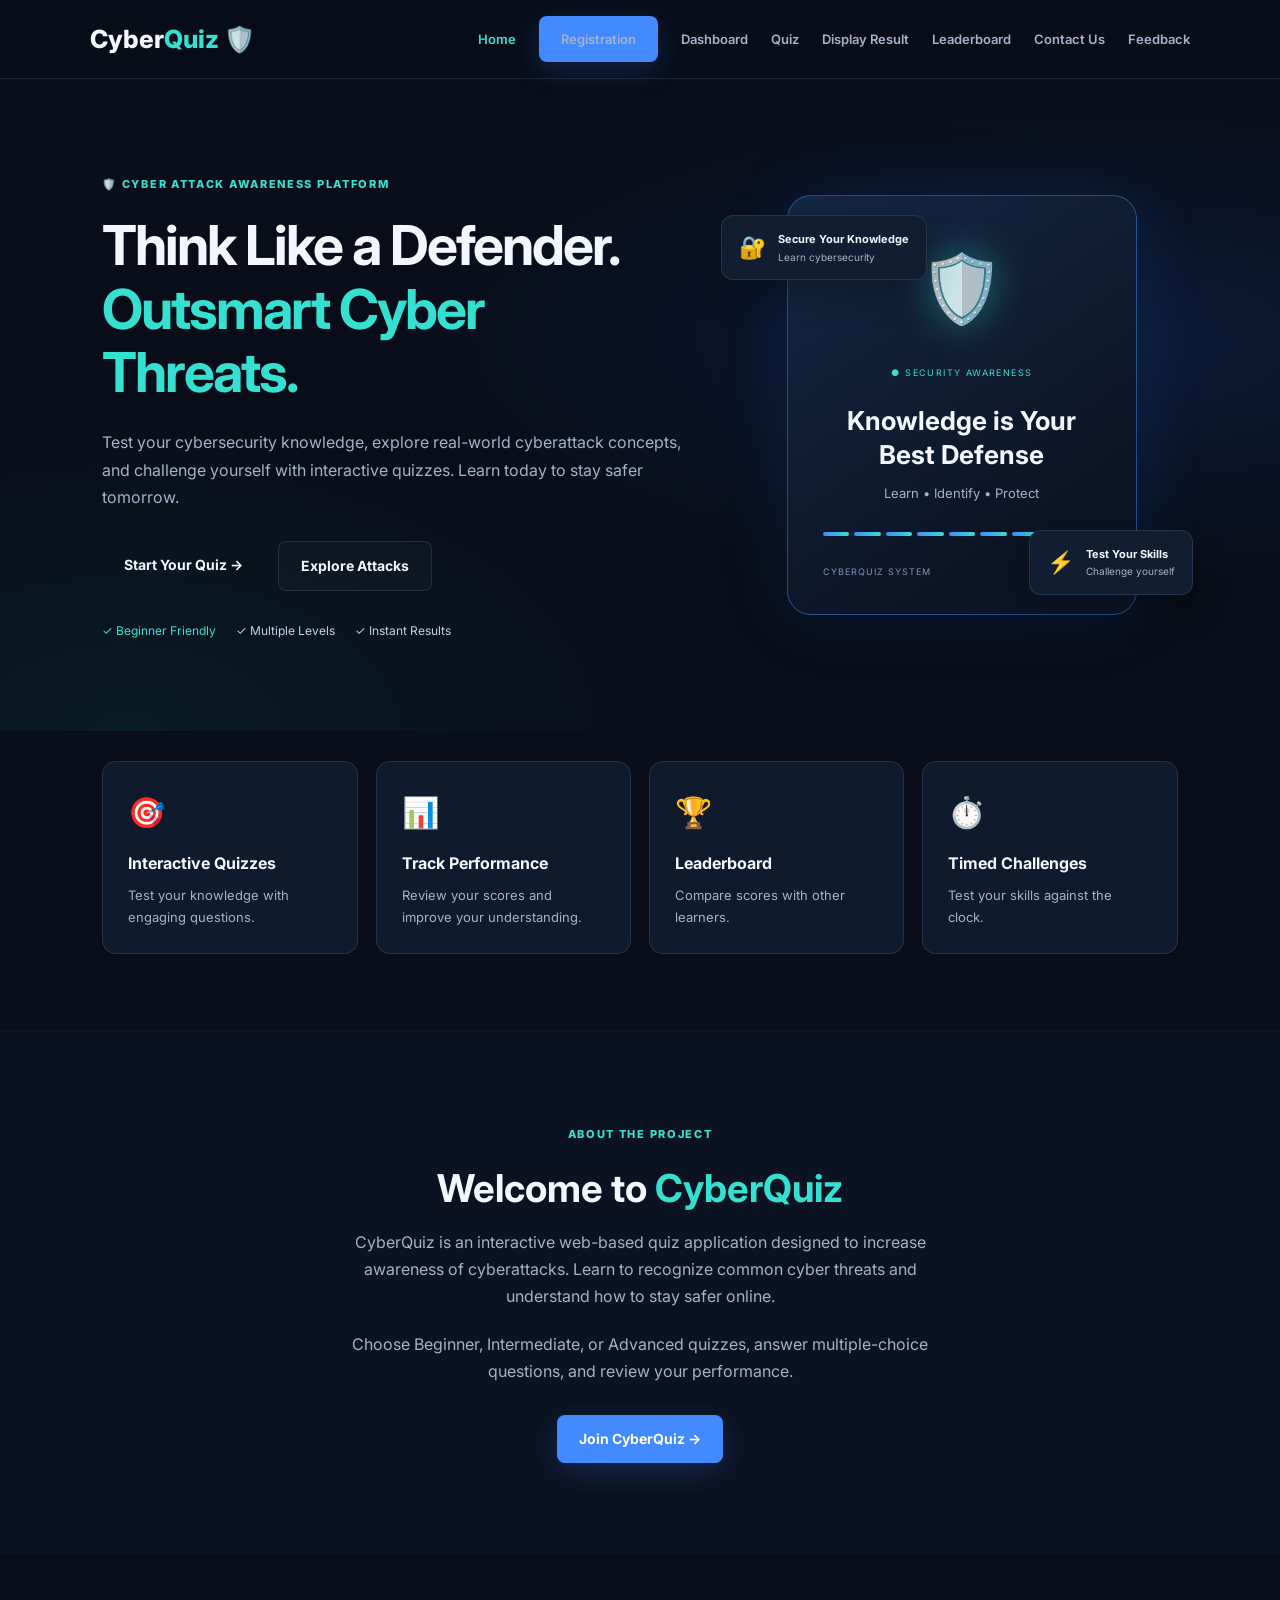
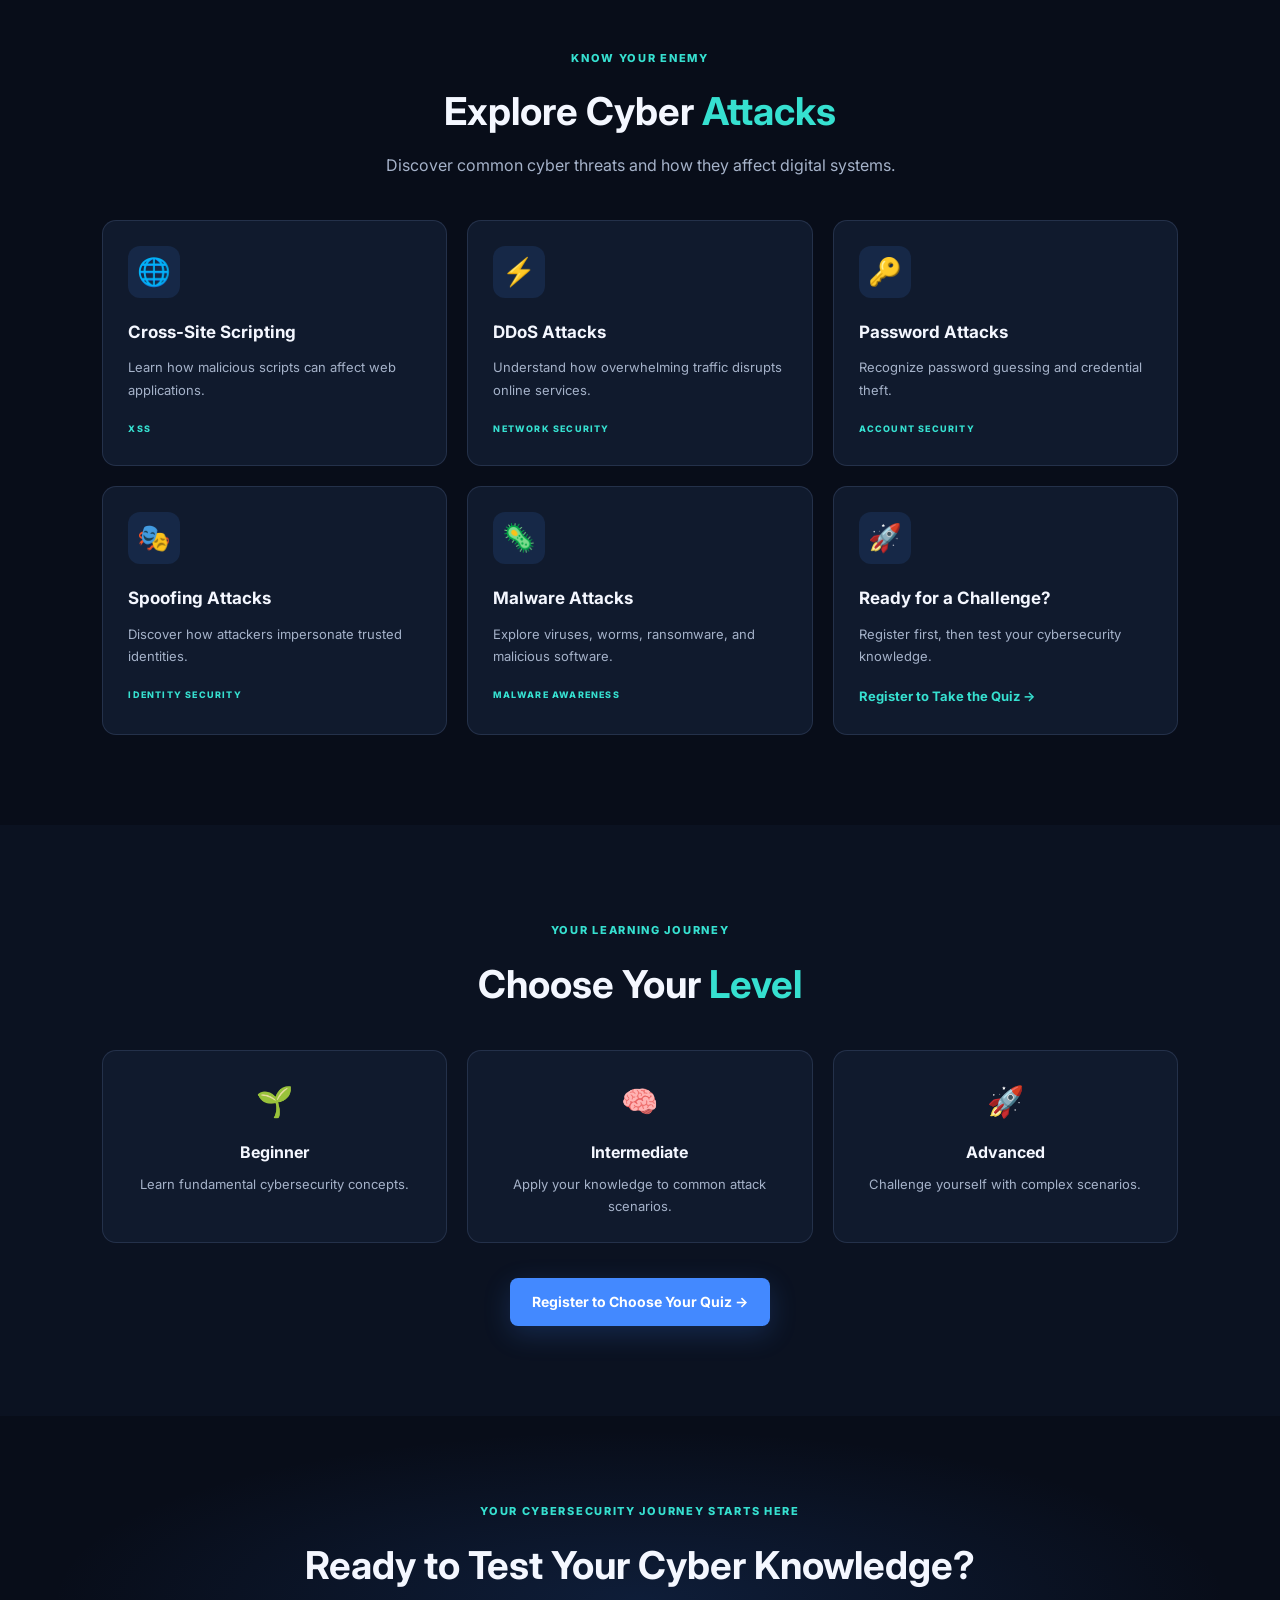
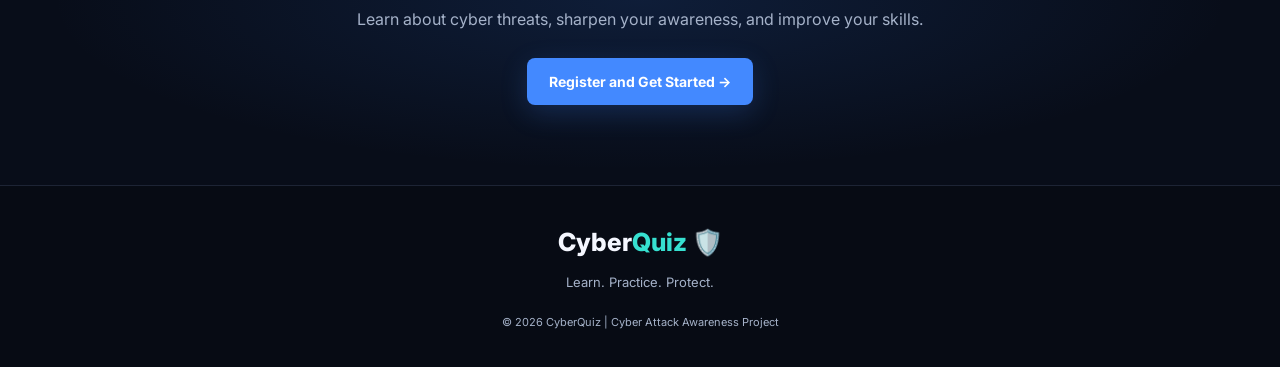
==== index.html @ 0495fba2 "Cyber Quiz is an interactive online quiz application" ====
<!DOCTYPE html>
<html>
<head>
    <meta charset="UTF-8">
    <title>CyberQuiz</title>
    <meta http-equiv="refresh"
          content="0; url=Home%20page/home.html">
</head>
<body>
    <h1>Welcome to CyberQuiz!</h1>
    <a href="Home%20page/home.html">Open CyberQuiz</a>
</body>
</html>
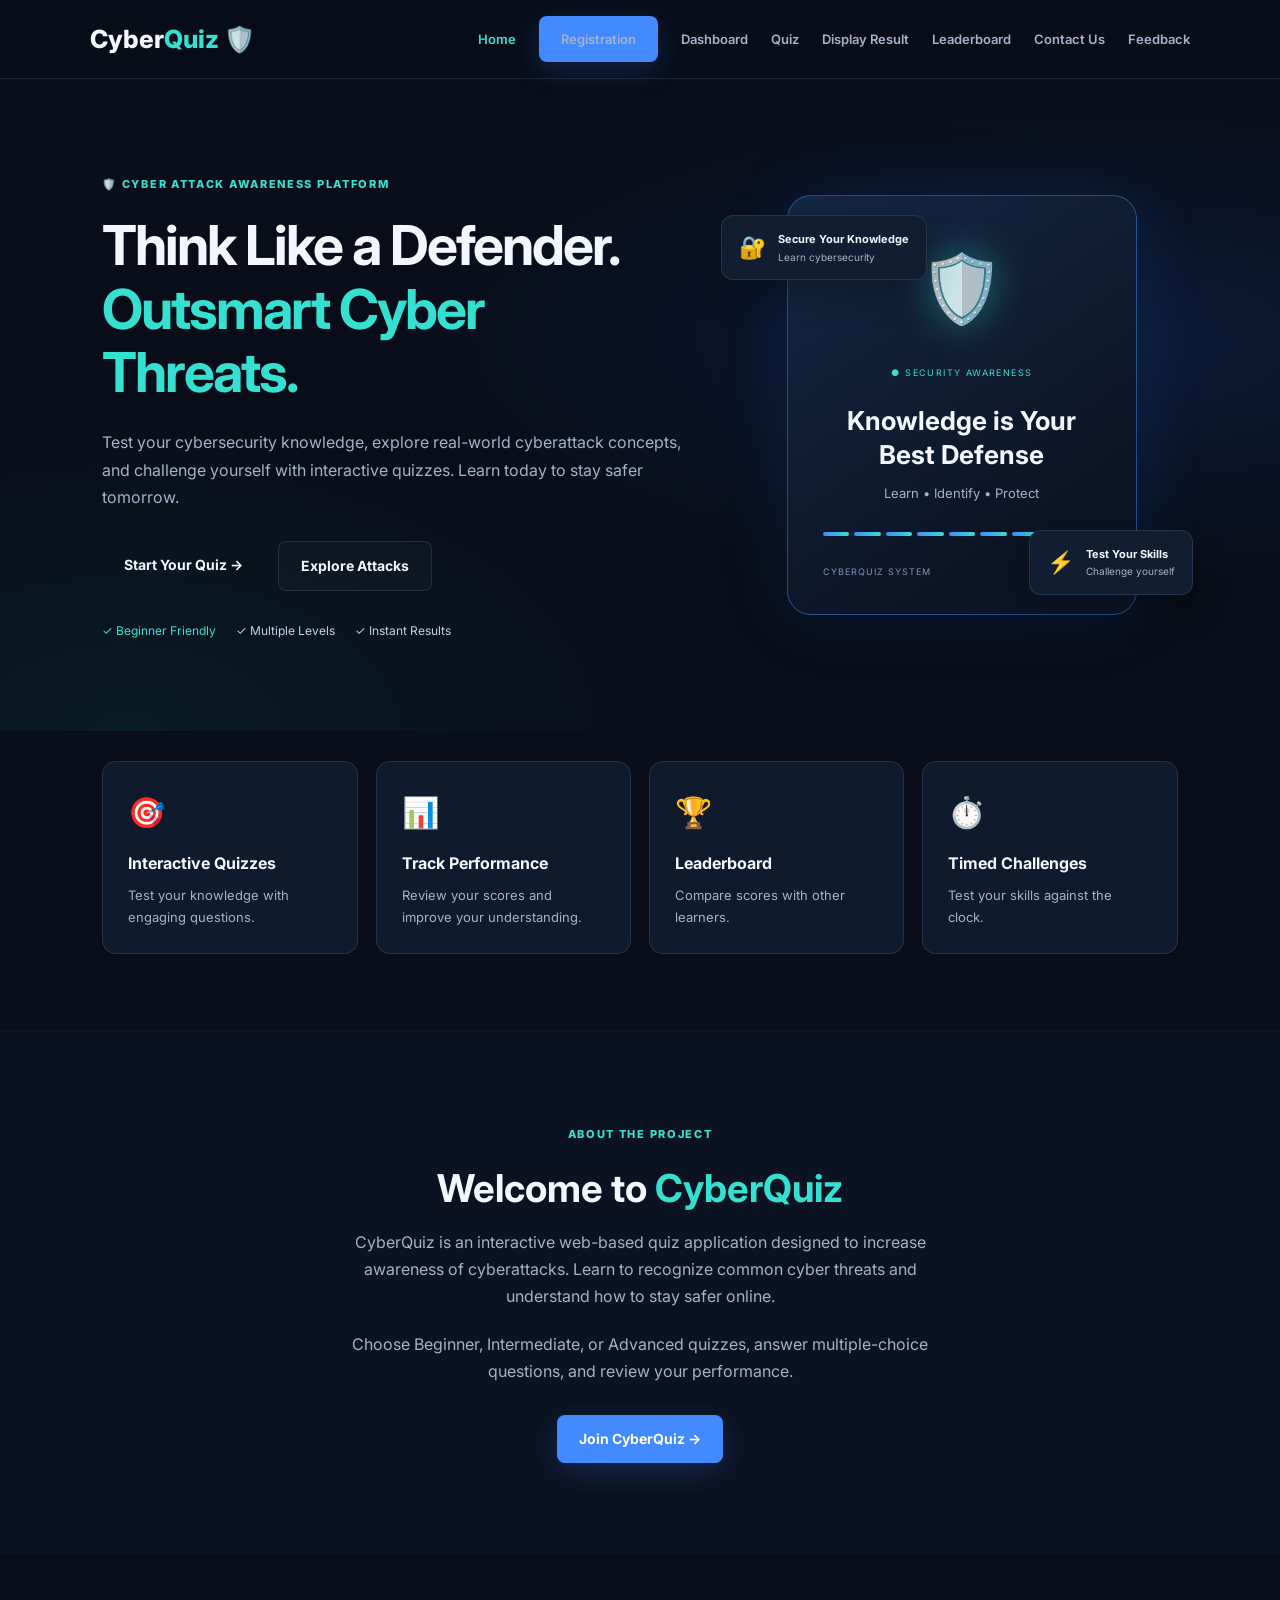
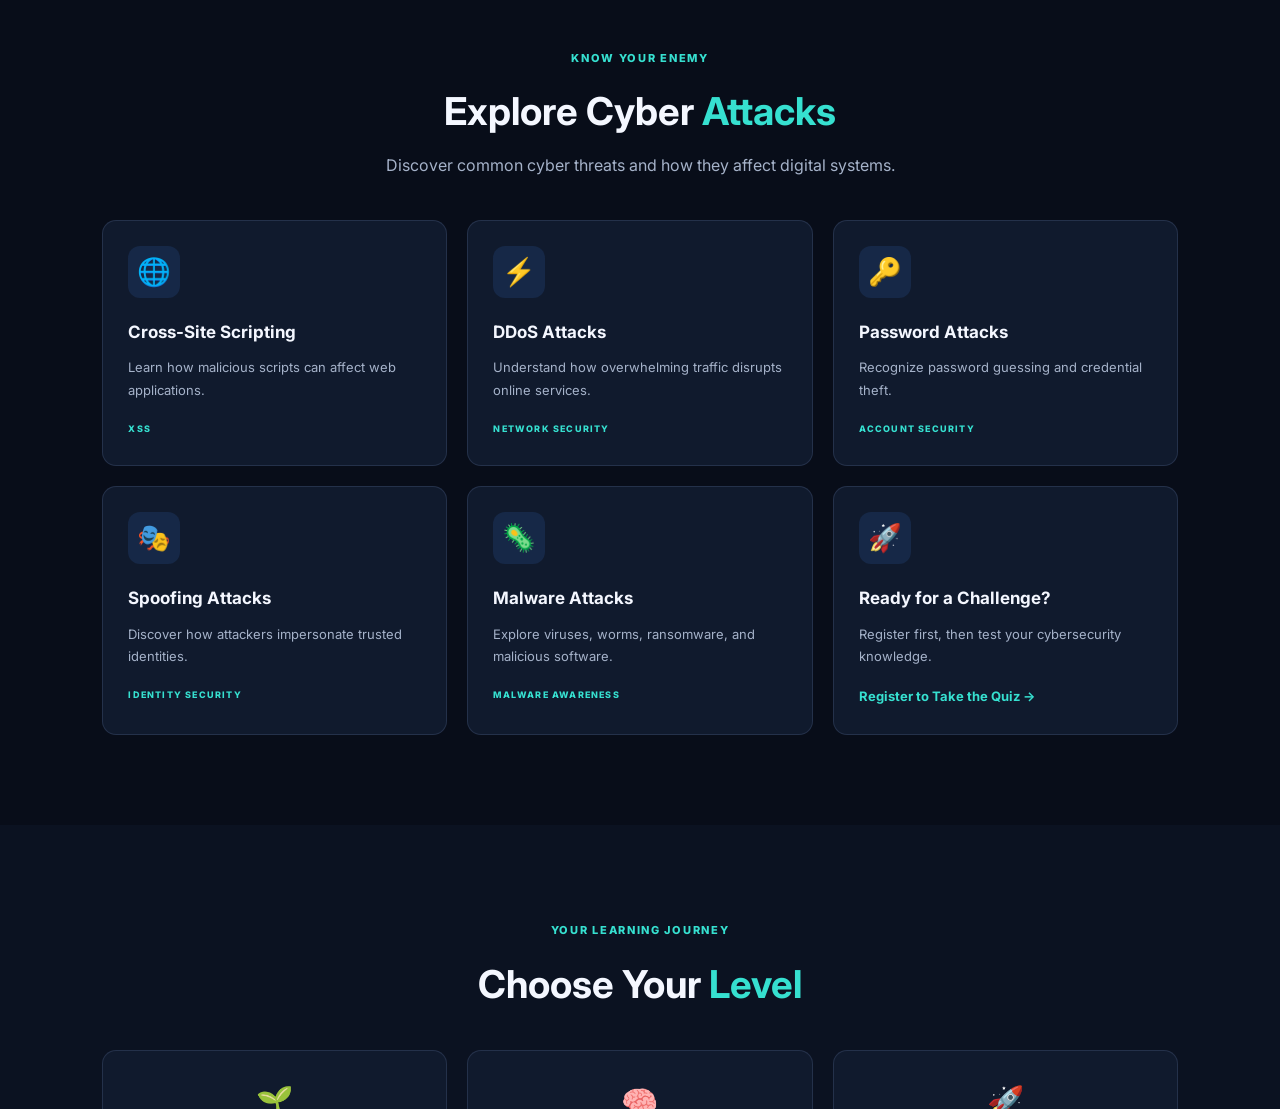
==== commit 585d378a: "Update index.html" ====
--- a/index.html
+++ b/index.html
@@ -9,5 +9,8 @@
 <body>
     <h1>Welcome to CyberQuiz!</h1>
     <a href="Home%20page/home.html">Open CyberQuiz</a>
+    <a href="dashboard.html">Dashboard</a>
+<a href="result.html">Result</a>
+<a href="contact.html">Contact Us</a>
 </body>
 </html>
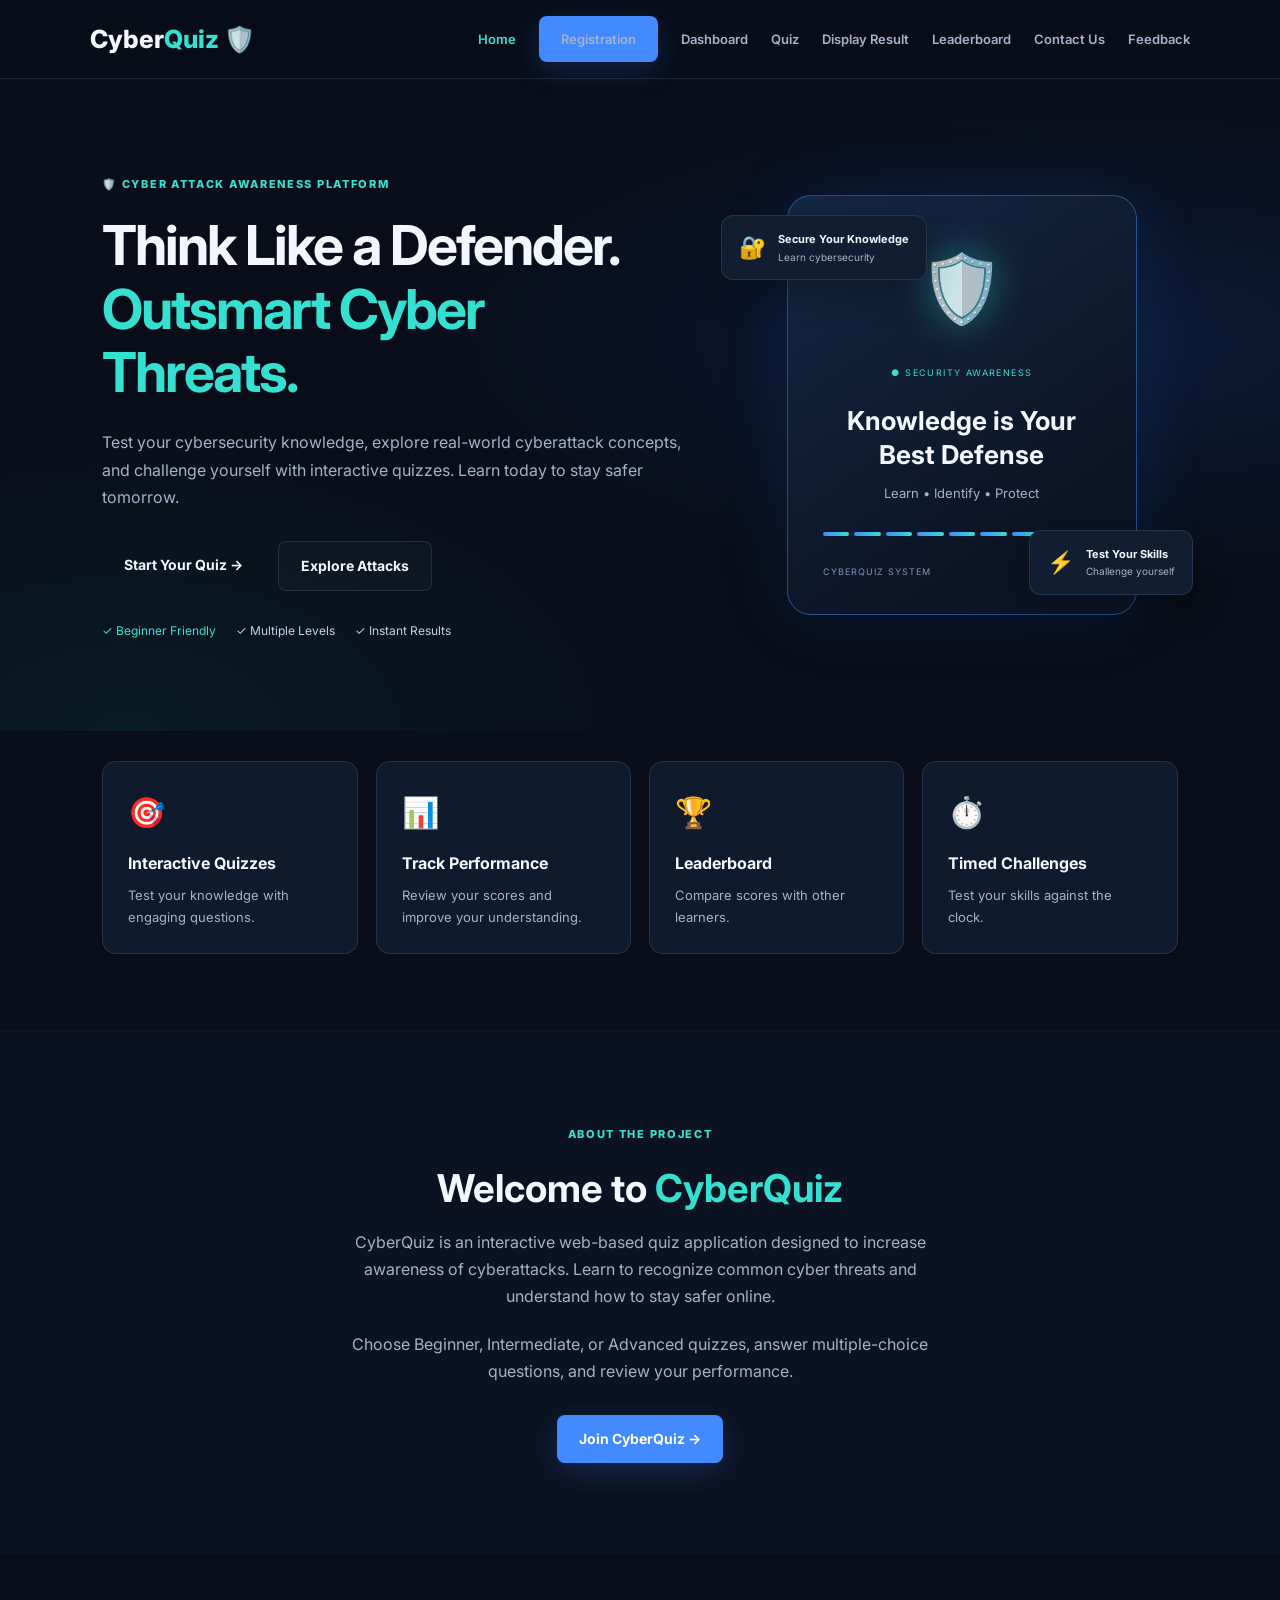
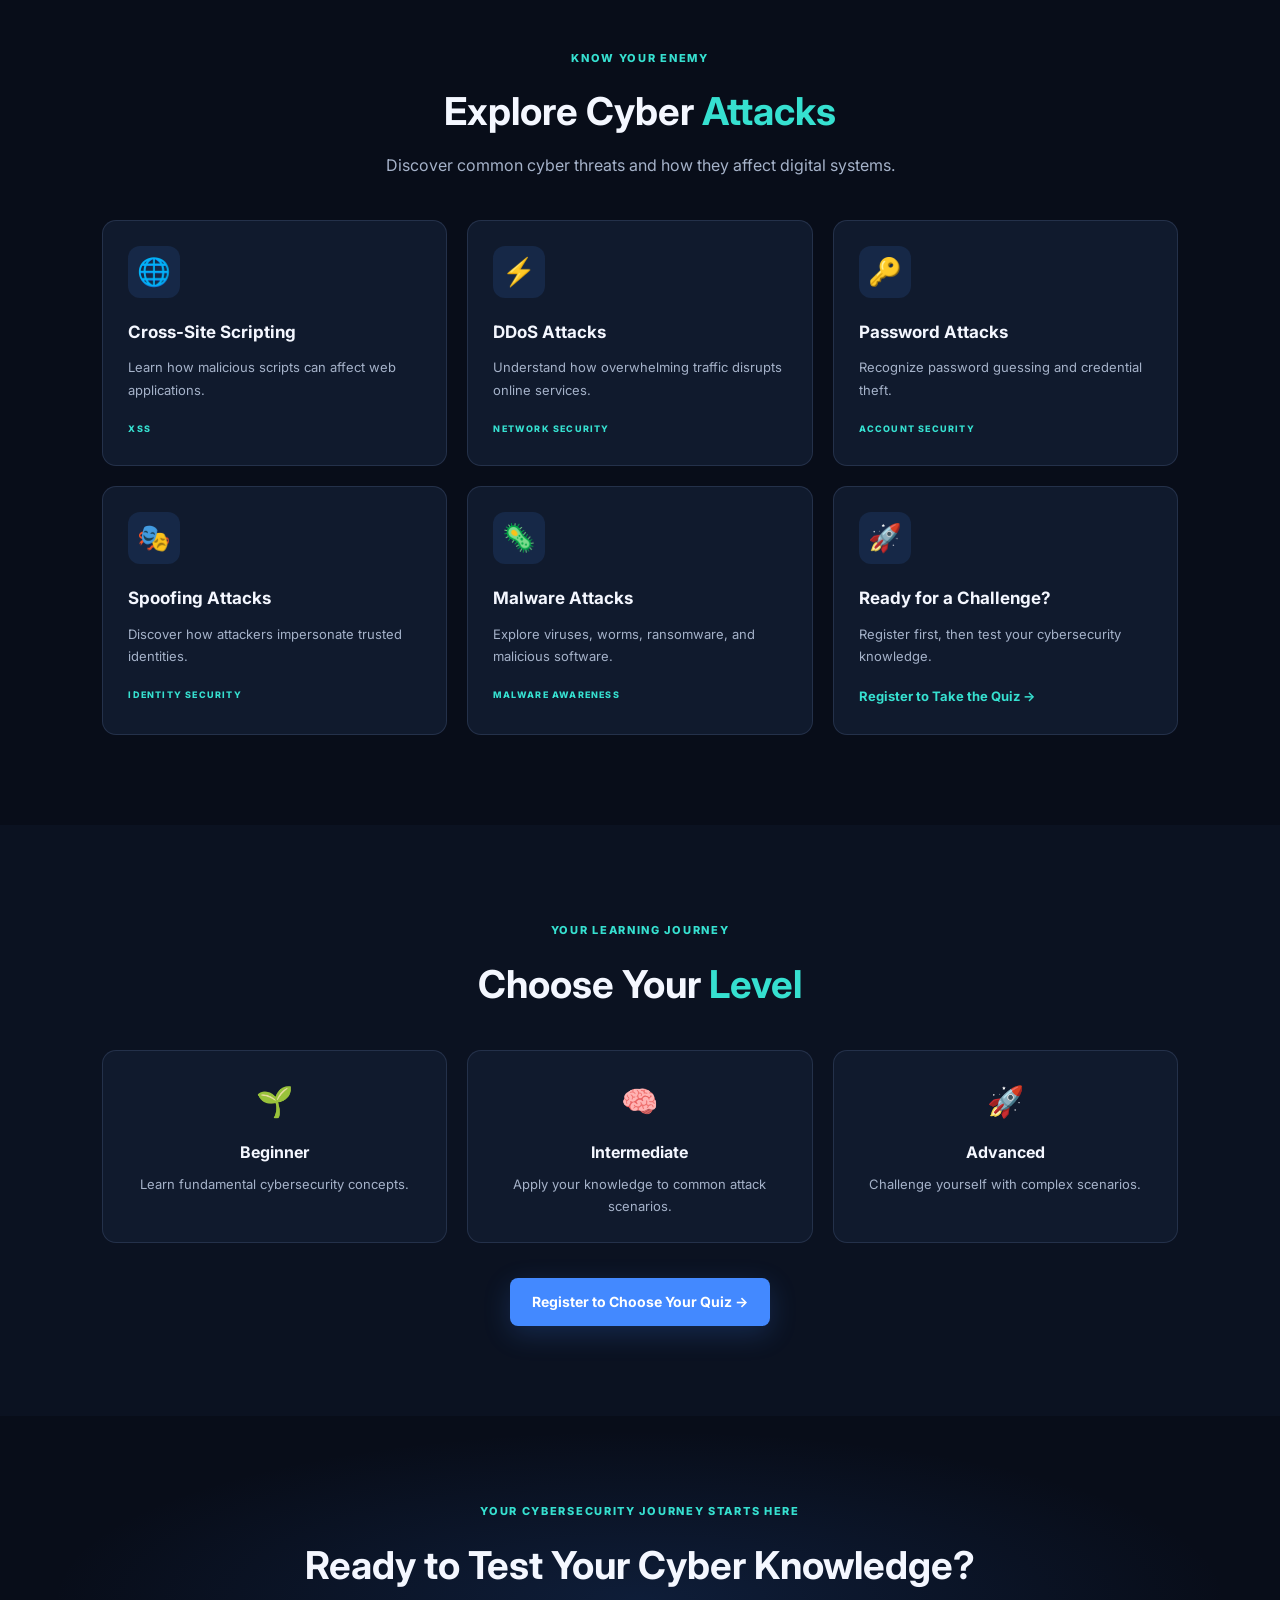
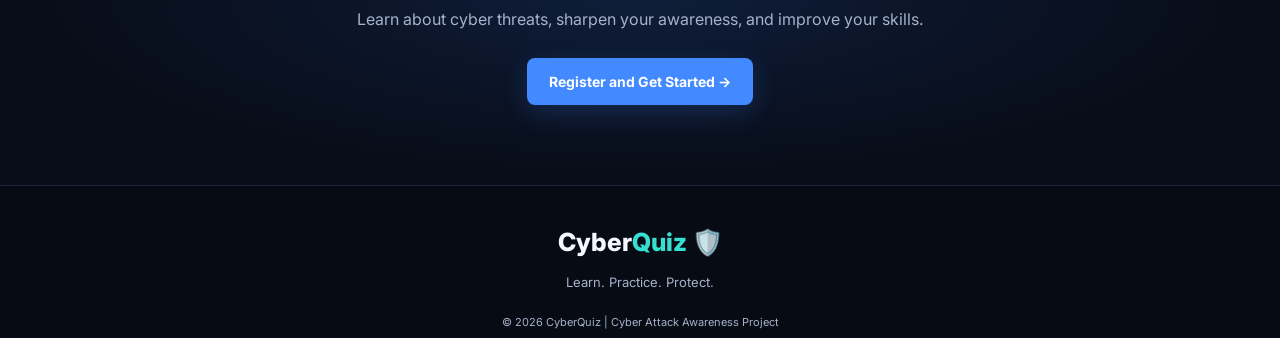
==== commit ada940ef: "Update index.html" ====
--- a/index.html
+++ b/index.html
@@ -9,8 +9,8 @@
 <body>
     <h1>Welcome to CyberQuiz!</h1>
     <a href="Home%20page/home.html">Open CyberQuiz</a>
-    <a href="dashboard.html">Dashboard</a>
-<a href="result.html">Result</a>
-<a href="contact.html">Contact Us</a>
+    <a href="Dashboard page/Dashboard.html">Dashboard</a>
+<a href="Result page/Result.html">Result</a>
+<a href="contact us.html">Contact Us</a>
 </body>
 </html>
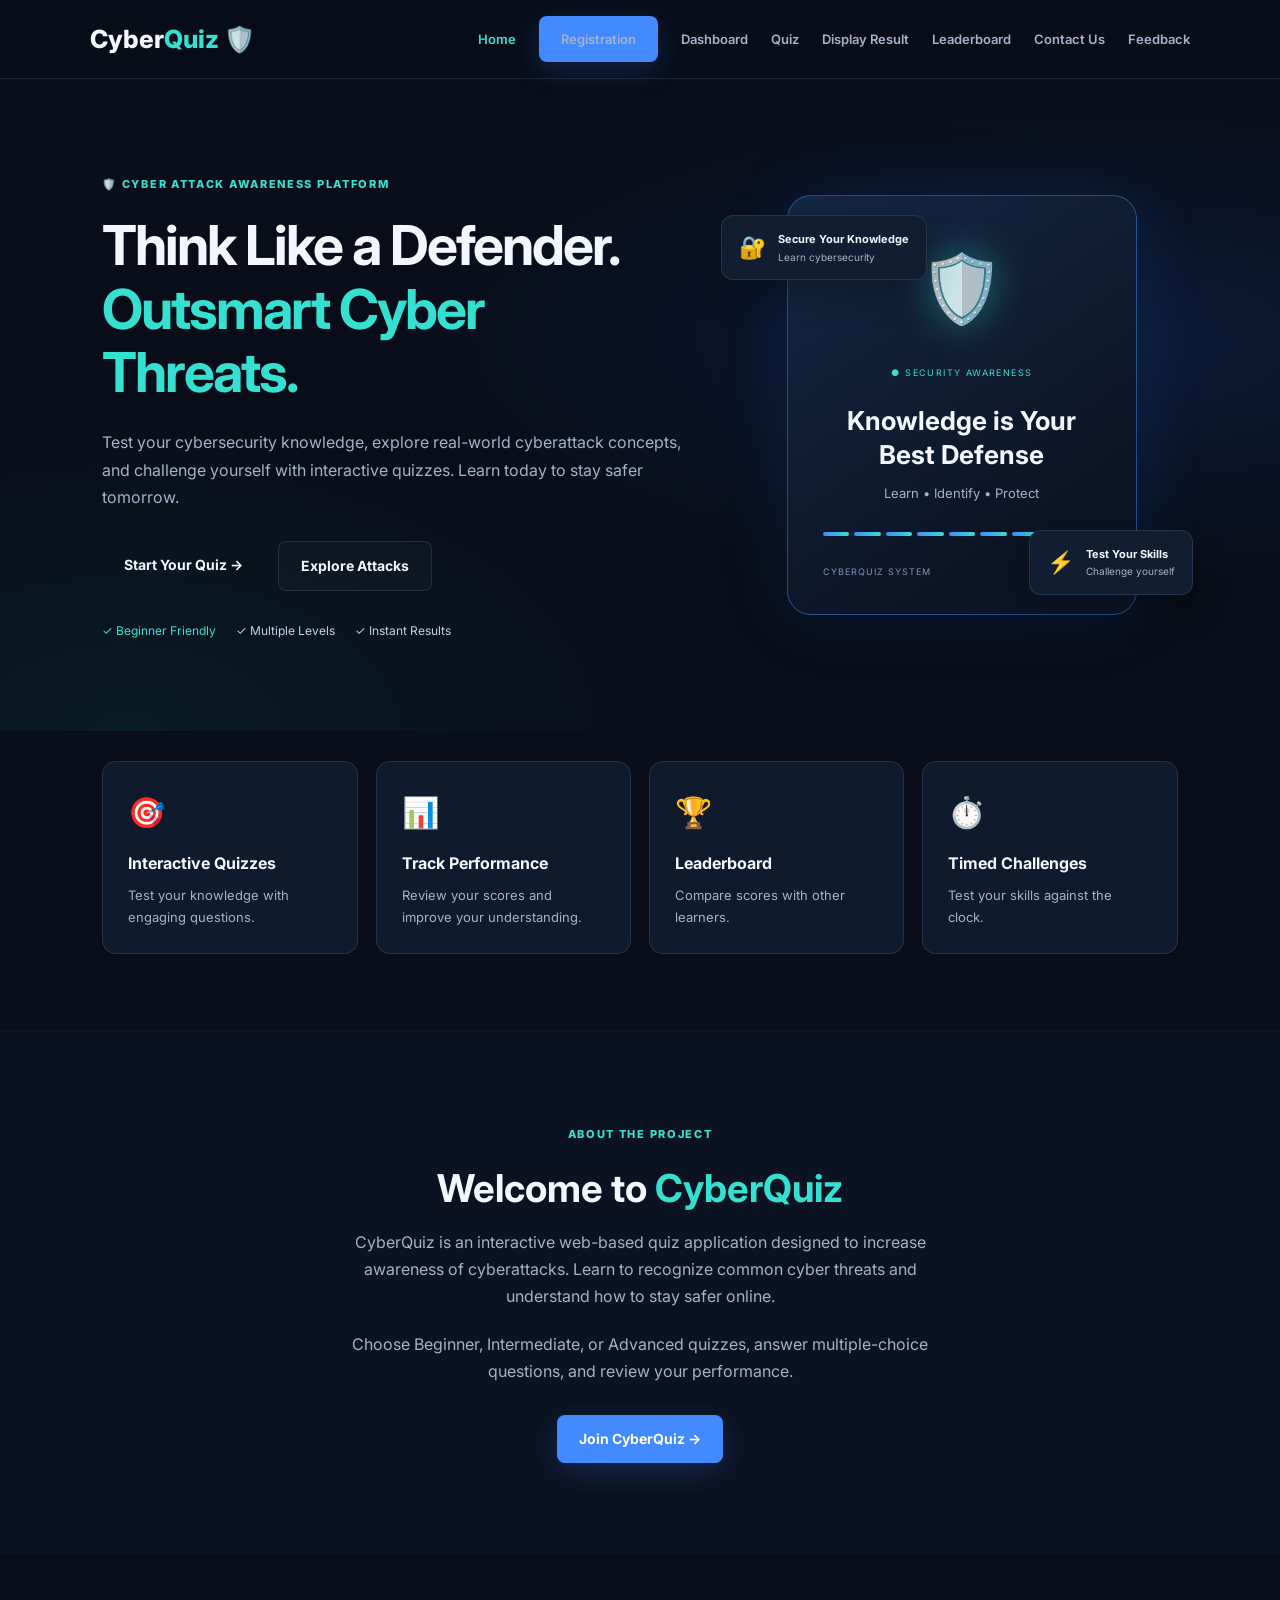
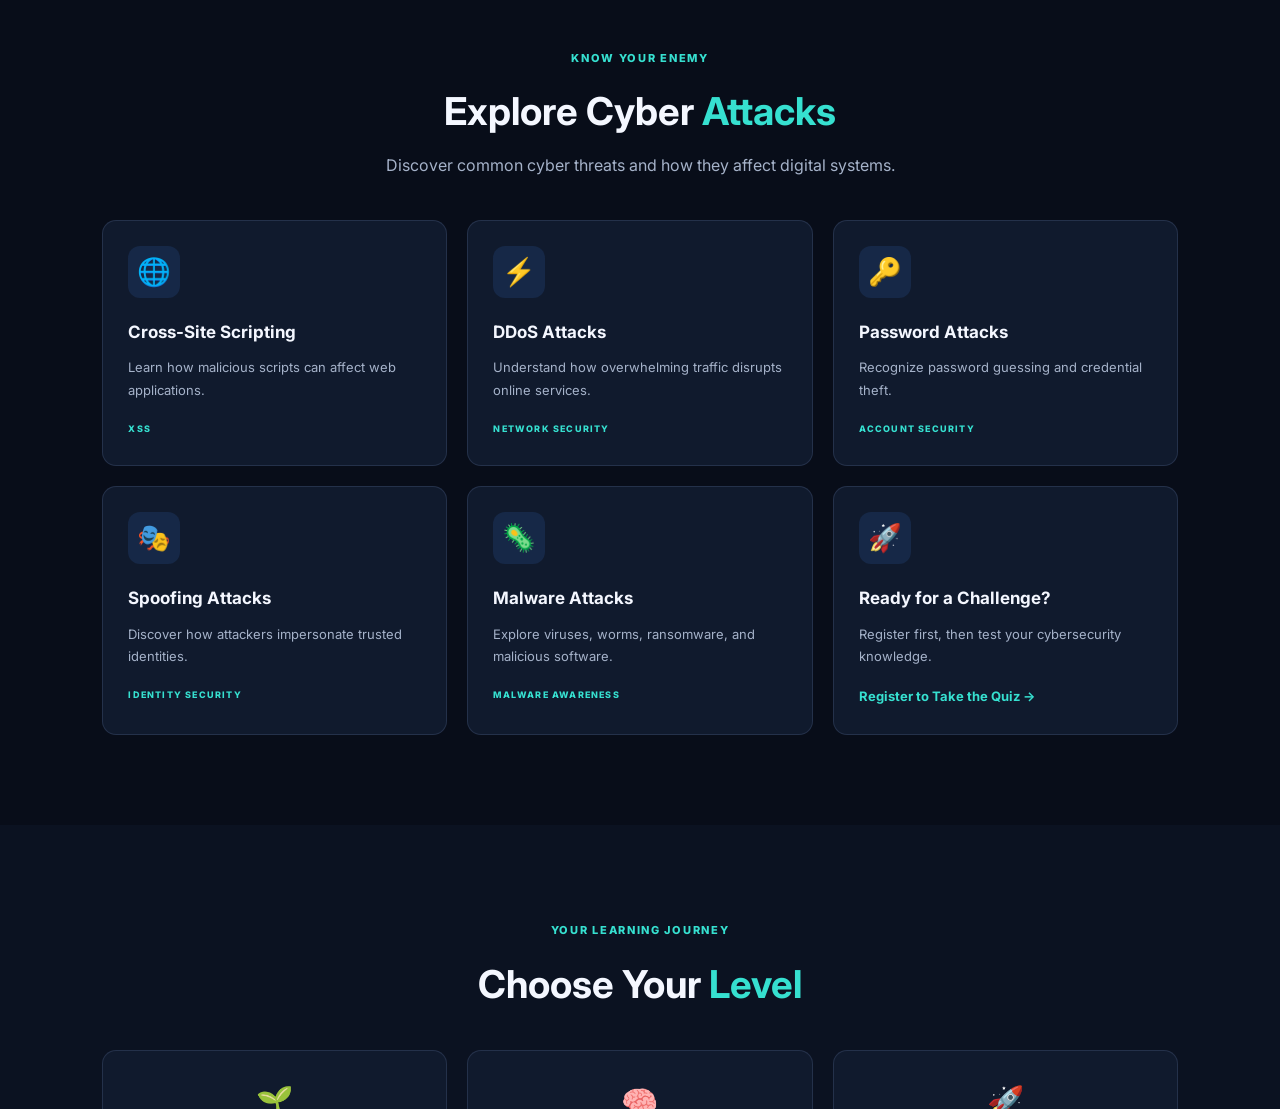
==== commit 55e3af58: "Update index.html" ====
--- a/index.html
+++ b/index.html
@@ -9,8 +9,8 @@
 <body>
     <h1>Welcome to CyberQuiz!</h1>
     <a href="Home%20page/home.html">Open CyberQuiz</a>
-    <a href="Dashboard page/Dashboard.html">Dashboard</a>
-<a href="Result page/Result.html">Result</a>
-<a href="contact us.html">Contact Us</a>
+    <a href="./Dashboard page/Dashboard.html">Dashboard</a>
+<a href="./Result page/Result.html">Result</a>
+<a href="Contact us/contact us.html">Contact Us</a>
 </body>
 </html>
